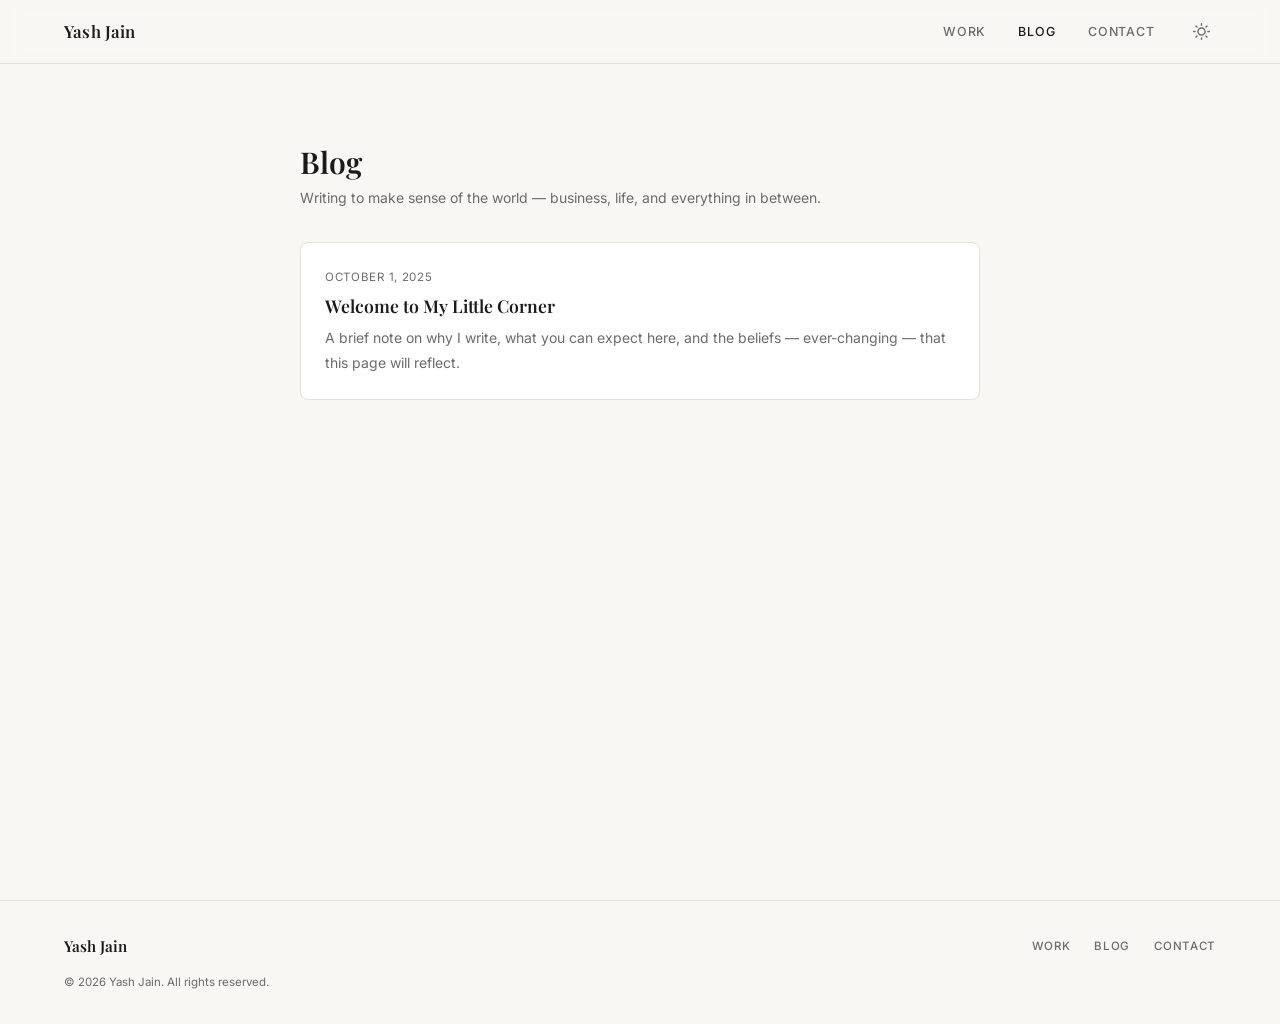
==== blog/index.html @ 5ad58d69 "Build initial portfolio site for Yash Jain Full static site (HTML/CSS/JS) for hosting on GitHub Page" ====
<!DOCTYPE html>
<html lang="en" data-theme="light">
<head>
  <script>
    (function () {
      try {
        document.documentElement.dataset.theme =
          localStorage.getItem('theme') || 'light';
      } catch (_) {}
    })();
  </script>
  <meta charset="UTF-8" />
  <meta name="viewport" content="width=device-width, initial-scale=1.0" />
  <title>Blog — Yash Jain</title>
  <meta name="description"
    content="Writing by Yash Jain on business, the world, and life." />
  <link rel="preconnect" href="https://fonts.googleapis.com" />
  <link rel="preconnect" href="https://fonts.gstatic.com" crossorigin />
  <link rel="stylesheet" href="../css/style.css" />
</head>
<body data-page="blog-index">

  <!-- ═══ NAV ═══ -->
  <nav class="nav">
    <a href="../index.html" class="nav-logo">Yash Jain</a>

    <div class="nav-right">
      <div class="nav-links">
        <a href="../work.html"  data-nav="work">Work</a>
        <a href="index.html"    data-nav="blog-index">Blog</a>
        <a href="../contact.html" data-nav="contact">Contact</a>
      </div>

      <button class="theme-toggle" id="themeToggle" aria-label="Toggle theme">
        <svg class="icon-sun" xmlns="http://www.w3.org/2000/svg"
          viewBox="0 0 24 24" fill="none" stroke="currentColor"
          stroke-width="2" stroke-linecap="round" stroke-linejoin="round">
          <circle cx="12" cy="12" r="5"/>
          <line x1="12" y1="1"  x2="12" y2="3"/>
          <line x1="12" y1="21" x2="12" y2="23"/>
          <line x1="4.22" y1="4.22"   x2="5.64"  y2="5.64"/>
          <line x1="18.36" y1="18.36" x2="19.78" y2="19.78"/>
          <line x1="1"  y1="12" x2="3"  y2="12"/>
          <line x1="21" y1="12" x2="23" y2="12"/>
          <line x1="4.22"  y1="19.78" x2="5.64"  y2="18.36"/>
          <line x1="18.36" y1="5.64"  x2="19.78" y2="4.22"/>
        </svg>
        <svg class="icon-moon" xmlns="http://www.w3.org/2000/svg"
          viewBox="0 0 24 24" fill="none" stroke="currentColor"
          stroke-width="2" stroke-linecap="round" stroke-linejoin="round">
          <path d="M21 12.79A9 9 0 1 1 11.21 3 7 7 0 0 0 21 12.79z"/>
        </svg>
      </button>

      <button class="hamburger" id="hamburger" aria-label="Open menu"
        aria-expanded="false">
        <span></span><span></span><span></span>
      </button>
    </div>
  </nav>

  <div class="nav-mobile" id="navMobile">
    <a href="../work.html"    data-nav="work">Work</a>
    <a href="index.html"      data-nav="blog-index">Blog</a>
    <a href="../contact.html" data-nav="contact">Contact</a>
  </div>

  <!-- ═══ MAIN ═══ -->
  <main>
    <div class="container">

      <div class="page-header" style="display: block; padding-bottom: 2rem;">
        <h1 class="section-title">Blog</h1>
        <p class="section-subtitle">
          Writing to make sense of the world — business, life, and everything
          in between.
        </p>
      </div>

      <!-- Cards are injected here by main.js -->
      <div class="blog-grid" id="blogGrid">
        <p class="loading">Loading posts…</p>
      </div>

    </div>
  </main>

  <!-- ═══ FOOTER ═══ -->
  <footer>
    <span class="footer-name">Yash Jain</span>
    <div class="footer-links">
      <a href="../work.html">Work</a>
      <a href="index.html">Blog</a>
      <a href="../contact.html">Contact</a>
    </div>
    <span class="footer-copy">
      © <span id="footerYear"></span> Yash Jain. All rights reserved.
    </span>
  </footer>

  <script src="../js/main.js"></script>
</body>
</html>
---- css/style.css ----
@import url('https://fonts.googleapis.com/css2?family=Inter:wght@300;400;500;600&family=Playfair+Display:ital,wght@0,400;0,600;1,400&display=swap');

/* ═══════════════════════════════════════════
   DESIGN TOKENS — change everything from here
   ═══════════════════════════════════════════ */
:root {
  /* Colors */
  --color-bg:        #F9F7F4;
  --color-surface:   #FFFFFF;
  --color-text-1:    #1A1A1A;
  --color-text-2:    #6B6B6B;
  --color-accent:    #C9A84C;
  --color-border:    #E5E0D8;
  --color-nav-bg:    rgba(249, 247, 244, 0.88);

  /* Typography */
  --font-sans:  'Inter', system-ui, -apple-system, sans-serif;
  --font-serif: 'Playfair Display', Georgia, serif;

  /* Layout */
  --nav-height: 64px;
  --max-width:  760px;
  --radius:     8px;

  /* Motion */
  --ease: 0.2s ease;
}

[data-theme="dark"] {
  --color-bg:      #111111;
  --color-surface: #1C1C1C;
  --color-text-1:  #EFEFEF;
  --color-text-2:  #9A9A9A;
  --color-border:  #2C2C2C;
  --color-nav-bg:  rgba(17, 17, 17, 0.88);
}

/* ═══ Reset ═══ */
*, *::before, *::after {
  box-sizing: border-box;
  margin: 0;
  padding: 0;
}

html {
  scroll-behavior: smooth;
}

body {
  font-family: var(--font-sans);
  background: var(--color-bg);
  color: var(--color-text-1);
  line-height: 1.75;
  -webkit-font-smoothing: antialiased;
  transition: background var(--ease), color var(--ease);
}

a {
  color: inherit;
  text-decoration: none;
}

img {
  display: block;
  max-width: 100%;
}

ul {
  list-style: none;
}

/* ═══════════════════════════════════════════
   NAV
   ═══════════════════════════════════════════ */
.nav {
  position: fixed;
  top: 0; left: 0; right: 0;
  z-index: 100;
  height: var(--nav-height);
  background: var(--color-nav-bg);
  backdrop-filter: blur(10px);
  -webkit-backdrop-filter: blur(10px);
  border-bottom: 1px solid var(--color-border);
  display: flex;
  align-items: center;
  justify-content: space-between;
  padding: 0 clamp(1.5rem, 5vw, 4rem);
  transition: background var(--ease), border-color var(--ease);
}

.nav-logo {
  font-family: var(--font-serif);
  font-size: 1.05rem;
  font-weight: 600;
  letter-spacing: 0.01em;
  color: var(--color-text-1);
  transition: color var(--ease);
}

.nav-logo:hover {
  color: var(--color-accent);
}

.nav-right {
  display: flex;
  align-items: center;
  gap: 2rem;
}

.nav-links {
  display: flex;
  align-items: center;
  gap: 2rem;
}

.nav-links a {
  font-size: 0.78rem;
  font-weight: 500;
  color: var(--color-text-2);
  letter-spacing: 0.07em;
  text-transform: uppercase;
  transition: color var(--ease);
}

.nav-links a:hover,
.nav-links a.active {
  color: var(--color-text-1);
}

/* Theme toggle */
.theme-toggle {
  background: none;
  border: none;
  cursor: pointer;
  color: var(--color-text-2);
  padding: 6px;
  display: flex;
  align-items: center;
  justify-content: center;
  border-radius: 50%;
  transition: color var(--ease);
  line-height: 0;
}

.theme-toggle:hover {
  color: var(--color-text-1);
}

.theme-toggle svg {
  width: 17px;
  height: 17px;
}

.icon-moon { display: none; }
[data-theme="dark"] .icon-sun  { display: none; }
[data-theme="dark"] .icon-moon { display: block; }

/* Hamburger */
.hamburger {
  display: none;
  background: none;
  border: none;
  cursor: pointer;
  color: var(--color-text-1);
  padding: 6px;
  flex-direction: column;
  gap: 5px;
  line-height: 0;
}

.hamburger span {
  display: block;
  width: 22px;
  height: 1.5px;
  background: currentColor;
  border-radius: 2px;
  transition: transform 0.25s ease, opacity 0.25s ease;
}

.hamburger.open span:nth-child(1) { transform: translateY(6.5px) rotate(45deg); }
.hamburger.open span:nth-child(2) { opacity: 0; }
.hamburger.open span:nth-child(3) { transform: translateY(-6.5px) rotate(-45deg); }

/* Mobile nav drawer */
.nav-mobile {
  display: none;
  position: fixed;
  top: var(--nav-height);
  left: 0; right: 0;
  z-index: 99;
  background: var(--color-bg);
  border-bottom: 1px solid var(--color-border);
  padding: 1.5rem clamp(1.5rem, 5vw, 4rem);
  flex-direction: column;
  gap: 1.25rem;
  transition: background var(--ease);
}

.nav-mobile.open {
  display: flex;
}

.nav-mobile a {
  font-size: 0.78rem;
  font-weight: 500;
  color: var(--color-text-2);
  letter-spacing: 0.07em;
  text-transform: uppercase;
  transition: color var(--ease);
}

.nav-mobile a:hover,
.nav-mobile a.active {
  color: var(--color-text-1);
}

@media (max-width: 600px) {
  .nav-links { display: none; }
  .hamburger { display: flex; }
}

/* ═══════════════════════════════════════════
   PAGE SHELL
   ═══════════════════════════════════════════ */
main {
  padding-top: var(--nav-height);
  min-height: 100vh;
}

.container {
  max-width: var(--max-width);
  margin: 0 auto;
  padding: 0 clamp(1.5rem, 5vw, 2.5rem);
}

/* ═══════════════════════════════════════════
   HOME — HERO
   ═══════════════════════════════════════════ */
.hero {
  padding: clamp(4rem, 10vw, 7rem) 0 clamp(3rem, 6vw, 5rem);
  display: flex;
  flex-direction: column;
  align-items: center;
  text-align: center;
  gap: 2.25rem;
}

.hero-avatar {
  width: 112px;
  height: 112px;
  border-radius: 50%;
  background: var(--color-border);
  display: flex;
  align-items: center;
  justify-content: center;
  overflow: hidden;
  flex-shrink: 0;
  border: 3px solid var(--color-surface);
  box-shadow: 0 0 0 1px var(--color-border);
}

.hero-avatar img {
  width: 100%;
  height: 100%;
  object-fit: cover;
}

.hero-avatar .initials {
  font-family: var(--font-serif);
  font-size: 1.75rem;
  font-weight: 600;
  color: var(--color-text-2);
  user-select: none;
}

.hero-tagline {
  font-family: var(--font-serif);
  font-size: clamp(1.4rem, 3.5vw, 1.875rem);
  font-weight: 400;
  line-height: 1.45;
  color: var(--color-text-1);
  min-height: 2.7em;
  max-width: 600px;
}

/* Typewriter cursor */
.cursor {
  display: inline-block;
  width: 2px;
  height: 0.9em;
  background: var(--color-accent);
  margin-left: 2px;
  vertical-align: text-bottom;
  animation: blink 0.85s step-end infinite;
}

@keyframes blink {
  0%, 100% { opacity: 1; }
  50%       { opacity: 0; }
}

.hero-bio {
  max-width: 580px;
  color: var(--color-text-2);
  font-size: 0.975rem;
  line-height: 1.9;
  text-align: left;
}

.hero-bio p + p {
  margin-top: 1rem;
}

.hero-quote {
  max-width: 520px;
  border-left: 3px solid var(--color-accent);
  padding: 0.9rem 1.25rem;
  text-align: left;
  background: var(--color-surface);
  border-radius: 0 var(--radius) var(--radius) 0;
}

.hero-quote blockquote {
  font-family: var(--font-serif);
  font-style: italic;
  font-size: 1rem;
  color: var(--color-text-2);
  line-height: 1.75;
}

.hero-quote cite {
  display: block;
  margin-top: 0.5rem;
  font-size: 0.78rem;
  font-style: normal;
  color: var(--color-text-2);
  letter-spacing: 0.04em;
}

/* ═══════════════════════════════════════════
   SHARED — SECTION CHROME
   ═══════════════════════════════════════════ */
.page-header {
  padding: clamp(3rem, 7vw, 5rem) 0 2.5rem;
  display: flex;
  align-items: flex-start;
  justify-content: space-between;
  flex-wrap: wrap;
  gap: 1rem;
}

.section-title {
  font-family: var(--font-serif);
  font-size: clamp(1.5rem, 3vw, 1.875rem);
  font-weight: 600;
  color: var(--color-text-1);
  line-height: 1.2;
}

.section-subtitle {
  margin-top: 0.35rem;
  font-size: 0.875rem;
  color: var(--color-text-2);
}

.divider {
  height: 1px;
  background: var(--color-border);
  margin: clamp(2.5rem, 5vw, 4rem) 0;
}

/* ═══════════════════════════════════════════
   WORK — DOWNLOAD BUTTON
   ═══════════════════════════════════════════ */
.btn-download {
  display: inline-flex;
  align-items: center;
  gap: 0.45rem;
  background: var(--color-accent);
  color: #1A1A1A;
  font-size: 0.72rem;
  font-weight: 700;
  letter-spacing: 0.08em;
  text-transform: uppercase;
  padding: 0.55rem 1.1rem;
  border-radius: var(--radius);
  transition: opacity var(--ease), transform var(--ease);
  white-space: nowrap;
  flex-shrink: 0;
  align-self: flex-start;
  margin-top: 0.25rem;
}

.btn-download:hover {
  opacity: 0.82;
  transform: translateY(-1px);
}

.btn-download svg {
  width: 13px;
  height: 13px;
}

/* ═══════════════════════════════════════════
   WORK — TIMELINE
   ═══════════════════════════════════════════ */
.timeline-group-label {
  font-size: 0.72rem;
  font-weight: 700;
  letter-spacing: 0.1em;
  text-transform: uppercase;
  color: var(--color-accent);
  margin-bottom: 1.75rem;
}

.timeline {
  position: relative;
  padding-left: 1.75rem;
  margin-bottom: 0.5rem;
}

.timeline::before {
  content: '';
  position: absolute;
  left: 0;
  top: 7px;
  bottom: 7px;
  width: 1px;
  background: var(--color-border);
}

.timeline-entry {
  position: relative;
  margin-bottom: 3rem;
}

.timeline-entry:last-child {
  margin-bottom: 0;
}

.timeline-entry::before {
  content: '';
  position: absolute;
  left: -1.75rem;
  top: 7px;
  width: 7px;
  height: 7px;
  border-radius: 50%;
  background: var(--color-accent);
  transform: translateX(-3px);
  box-shadow: 0 0 0 2px var(--color-bg), 0 0 0 3px var(--color-accent);
}

.entry-header {
  display: flex;
  align-items: baseline;
  flex-wrap: wrap;
  gap: 0.2rem 0.75rem;
  margin-bottom: 0.2rem;
}

.entry-company {
  font-size: 1rem;
  font-weight: 600;
  color: var(--color-text-1);
  display: inline-flex;
  align-items: center;
  gap: 0.2rem;
  transition: color var(--ease);
}

.entry-company:hover {
  color: var(--color-accent);
}

.entry-company svg {
  width: 11px;
  height: 11px;
  opacity: 0.55;
  flex-shrink: 0;
}

.entry-dates {
  font-size: 0.78rem;
  color: var(--color-text-2);
  font-weight: 400;
}

.entry-meta {
  font-size: 0.85rem;
  color: var(--color-text-2);
  margin-bottom: 0.9rem;
  line-height: 1.5;
}

.entry-sub-label {
  font-size: 0.68rem;
  font-weight: 700;
  letter-spacing: 0.09em;
  text-transform: uppercase;
  color: var(--color-accent);
  margin: 0.9rem 0 0.45rem;
}

.entry-bullets {
  display: flex;
  flex-direction: column;
  gap: 0.45rem;
}

.entry-bullets li {
  font-size: 0.875rem;
  color: var(--color-text-2);
  display: flex;
  gap: 0.6rem;
  line-height: 1.65;
}

.entry-bullets li::before {
  content: '–';
  color: var(--color-accent);
  flex-shrink: 0;
  margin-top: 0.05em;
}

/* Education badge */
.edu-badge {
  display: inline-block;
  font-size: 0.72rem;
  font-weight: 600;
  letter-spacing: 0.05em;
  background: var(--color-surface);
  border: 1px solid var(--color-border);
  color: var(--color-text-2);
  padding: 0.15rem 0.6rem;
  border-radius: 999px;
  margin-bottom: 0.35rem;
}

/* ═══════════════════════════════════════════
   BLOG — LISTING
   ═══════════════════════════════════════════ */
.blog-grid {
  display: flex;
  flex-direction: column;
  gap: 1.25rem;
  padding-bottom: clamp(3rem, 6vw, 5rem);
}

.blog-card {
  display: block;
  background: var(--color-surface);
  border: 1px solid var(--color-border);
  border-radius: var(--radius);
  padding: 1.5rem;
  cursor: pointer;
  transition: border-color var(--ease), transform var(--ease), box-shadow var(--ease);
  text-decoration: none;
}

.blog-card:hover {
  border-color: var(--color-accent);
  transform: translateY(-2px);
  box-shadow: 0 4px 20px rgba(0, 0, 0, 0.06);
}

.blog-card-date {
  font-size: 0.72rem;
  color: var(--color-text-2);
  letter-spacing: 0.06em;
  text-transform: uppercase;
  margin-bottom: 0.45rem;
}

.blog-card-title {
  font-family: var(--font-serif);
  font-size: 1.1rem;
  font-weight: 600;
  color: var(--color-text-1);
  margin-bottom: 0.45rem;
  line-height: 1.4;
}

.blog-card-excerpt {
  font-size: 0.875rem;
  color: var(--color-text-2);
  line-height: 1.75;
}

.blog-empty {
  padding: clamp(3rem, 7vw, 5rem) 0;
  color: var(--color-text-2);
  font-size: 0.9rem;
}

/* ═══════════════════════════════════════════
   BLOG — POST PAGE
   ═══════════════════════════════════════════ */
.post-wrapper {
  padding: clamp(2.5rem, 6vw, 4.5rem) 0 clamp(3rem, 6vw, 5rem);
}

.post-back {
  display: inline-flex;
  align-items: center;
  gap: 0.4rem;
  font-size: 0.72rem;
  font-weight: 600;
  letter-spacing: 0.07em;
  text-transform: uppercase;
  color: var(--color-text-2);
  margin-bottom: 2.25rem;
  transition: color var(--ease);
}

.post-back:hover {
  color: var(--color-text-1);
}

.post-back svg {
  width: 14px;
  height: 14px;
}

.post-date {
  font-size: 0.72rem;
  color: var(--color-text-2);
  letter-spacing: 0.07em;
  text-transform: uppercase;
  margin-bottom: 0.6rem;
}

.post-title {
  font-family: var(--font-serif);
  font-size: clamp(1.75rem, 4vw, 2.5rem);
  font-weight: 600;
  line-height: 1.2;
  color: var(--color-text-1);
  margin-bottom: 2.5rem;
}

/* Rendered markdown body */
.post-body {
  color: var(--color-text-2);
  font-size: 1rem;
  line-height: 1.9;
}

.post-body h1,
.post-body h2,
.post-body h3,
.post-body h4 {
  font-family: var(--font-serif);
  color: var(--color-text-1);
  line-height: 1.3;
  margin: 2.25rem 0 0.75rem;
}

.post-body h1 { font-size: 1.875rem; }
.post-body h2 { font-size: 1.5rem; }
.post-body h3 { font-size: 1.2rem; }
.post-body h4 { font-size: 1rem; font-weight: 600; }

.post-body p {
  margin-bottom: 1.35rem;
}

.post-body a {
  color: var(--color-accent);
  text-decoration: underline;
  text-underline-offset: 3px;
}

.post-body a:hover {
  opacity: 0.8;
}

.post-body ul,
.post-body ol {
  margin: 0 0 1.35rem 1.5rem;
}

.post-body li {
  margin-bottom: 0.4rem;
  line-height: 1.75;
}

.post-body blockquote {
  border-left: 3px solid var(--color-accent);
  padding: 0.75rem 1.25rem;
  margin: 1.5rem 0;
  font-style: italic;
  color: var(--color-text-2);
  background: var(--color-surface);
  border-radius: 0 var(--radius) var(--radius) 0;
}

.post-body code {
  font-family: 'Menlo', 'Monaco', monospace;
  font-size: 0.875em;
  background: var(--color-surface);
  border: 1px solid var(--color-border);
  padding: 0.15em 0.4em;
  border-radius: 4px;
  color: var(--color-text-1);
}

.post-body pre {
  background: var(--color-surface);
  border: 1px solid var(--color-border);
  border-radius: var(--radius);
  padding: 1.25rem;
  overflow-x: auto;
  margin-bottom: 1.35rem;
}

.post-body pre code {
  background: none;
  border: none;
  padding: 0;
}

.post-body img {
  border-radius: var(--radius);
  margin: 1.5rem 0;
}

.post-body hr {
  border: none;
  border-top: 1px solid var(--color-border);
  margin: 2.5rem 0;
}

/* ═══════════════════════════════════════════
   CONTACT
   ═══════════════════════════════════════════ */
.contact-section {
  padding: clamp(3rem, 7vw, 5rem) 0 clamp(4rem, 8vw, 6rem);
}

.contact-list {
  display: flex;
  flex-direction: column;
  gap: 1.1rem;
  margin-top: 2rem;
}

.contact-item {
  display: flex;
  align-items: center;
  gap: 1rem;
  font-size: 0.95rem;
}

.contact-icon {
  width: 38px;
  height: 38px;
  border-radius: 50%;
  background: var(--color-surface);
  border: 1px solid var(--color-border);
  display: flex;
  align-items: center;
  justify-content: center;
  flex-shrink: 0;
  transition: border-color var(--ease);
}

.contact-item:hover .contact-icon {
  border-color: var(--color-accent);
}

.contact-icon svg {
  width: 16px;
  height: 16px;
  color: var(--color-text-2);
}

.contact-label {
  font-size: 0.72rem;
  font-weight: 600;
  letter-spacing: 0.06em;
  text-transform: uppercase;
  color: var(--color-text-2);
  display: block;
  margin-bottom: 0.1rem;
}

.contact-value {
  color: var(--color-text-1);
  transition: color var(--ease);
}

.contact-value:hover {
  color: var(--color-accent);
}

/* ═══════════════════════════════════════════
   FOOTER
   ═══════════════════════════════════════════ */
footer {
  border-top: 1px solid var(--color-border);
  padding: 2rem clamp(1.5rem, 5vw, 4rem);
  display: flex;
  align-items: center;
  justify-content: space-between;
  flex-wrap: wrap;
  gap: 0.75rem 1.5rem;
}

.footer-name {
  font-family: var(--font-serif);
  font-size: 0.95rem;
  color: var(--color-text-1);
  font-weight: 600;
}

.footer-links {
  display: flex;
  gap: 1.5rem;
}

.footer-links a {
  font-size: 0.72rem;
  color: var(--color-text-2);
  letter-spacing: 0.06em;
  text-transform: uppercase;
  font-weight: 500;
  transition: color var(--ease);
}

.footer-links a:hover {
  color: var(--color-text-1);
}

.footer-copy {
  font-size: 0.72rem;
  color: var(--color-text-2);
  width: 100%;
}

/* ═══════════════════════════════════════════
   UTILITIES
   ═══════════════════════════════════════════ */
.fade-in {
  opacity: 0;
  transform: translateY(14px);
  animation: fadeUp 0.6s ease forwards;
}

@keyframes fadeUp {
  to { opacity: 1; transform: none; }
}

/* Loading state for blog */
.loading {
  color: var(--color-text-2);
  font-size: 0.875rem;
  padding: 2rem 0;
}

/* Responsive tweaks */
@media (max-width: 480px) {
  .page-header {
    flex-direction: column;
    align-items: flex-start;
  }

  .btn-download {
    align-self: flex-start;
  }

  footer {
    flex-direction: column;
    align-items: flex-start;
  }
}
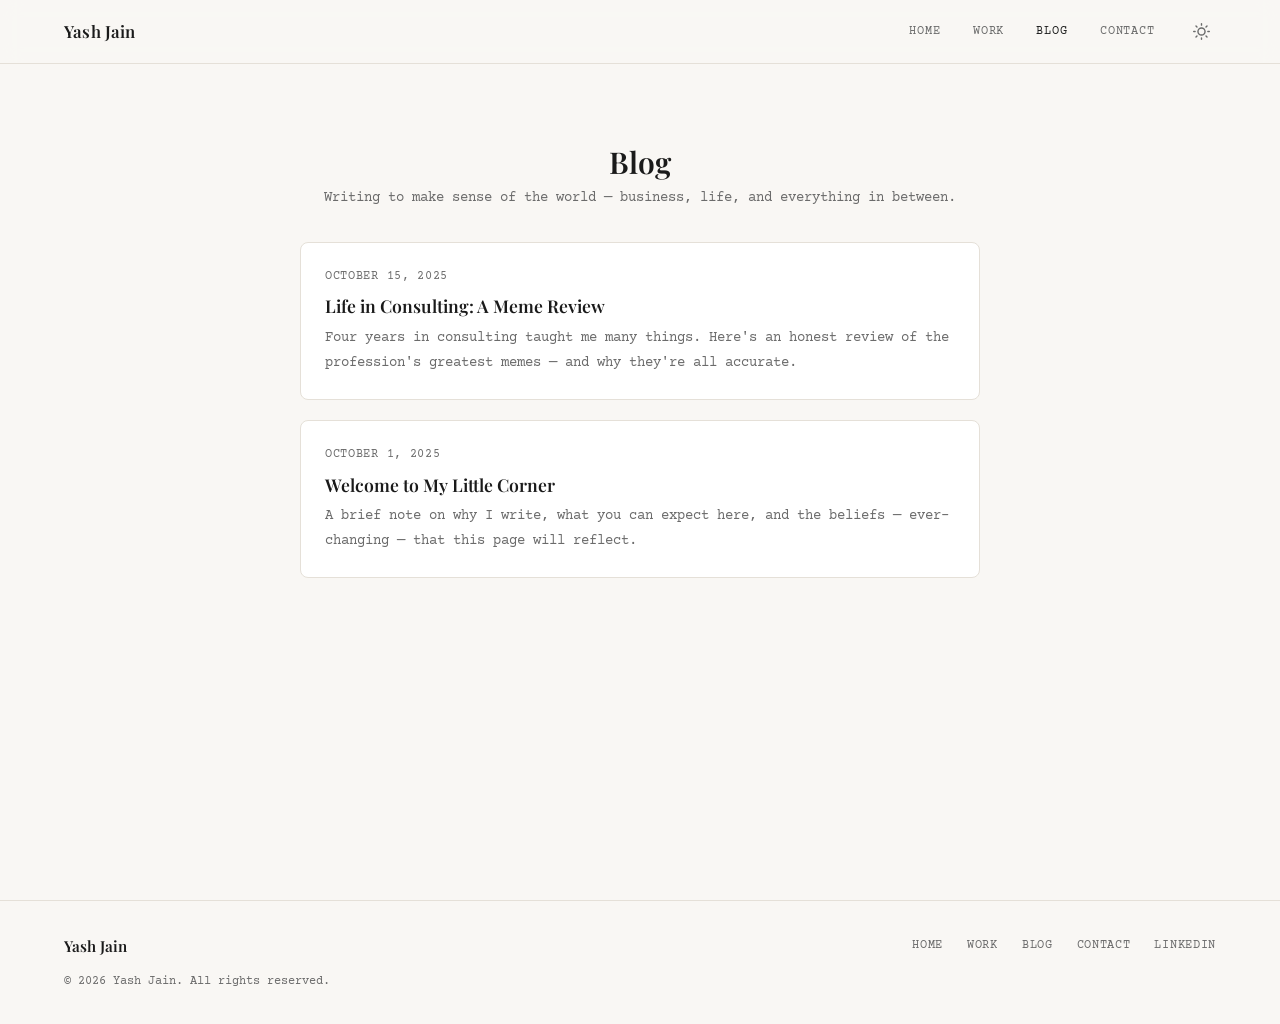
==== commit 268ff2f4: "Polish: font, centered headings, hover animations, nav + footer links - Courier Prime (Google Fonts)" ====
--- a/blog/index.html
+++ b/blog/index.html
@@ -26,8 +26,9 @@
 
     <div class="nav-right">
       <div class="nav-links">
-        <a href="../work.html"  data-nav="work">Work</a>
-        <a href="index.html"    data-nav="blog-index">Blog</a>
+        <a href="../index.html"   data-nav="home">Home</a>
+        <a href="../work.html"    data-nav="work">Work</a>
+        <a href="index.html"      data-nav="blog-index">Blog</a>
         <a href="../contact.html" data-nav="contact">Contact</a>
       </div>
 
@@ -60,6 +61,7 @@
   </nav>
 
   <div class="nav-mobile" id="navMobile">
+    <a href="../index.html"   data-nav="home">Home</a>
     <a href="../work.html"    data-nav="work">Work</a>
     <a href="index.html"      data-nav="blog-index">Blog</a>
     <a href="../contact.html" data-nav="contact">Contact</a>
@@ -89,9 +91,12 @@
   <footer>
     <span class="footer-name">Yash Jain</span>
     <div class="footer-links">
+      <a href="../index.html">Home</a>
       <a href="../work.html">Work</a>
       <a href="index.html">Blog</a>
       <a href="../contact.html">Contact</a>
+      <a href="https://www.linkedin.com/in/yash-jain-02a8b918b/"
+        target="_blank" rel="noopener noreferrer">LinkedIn</a>
     </div>
     <span class="footer-copy">
       © <span id="footerYear"></span> Yash Jain. All rights reserved.
--- a/css/style.css
+++ b/css/style.css
@@ -1,4 +1,4 @@
-@import url('https://fonts.googleapis.com/css2?family=Inter:wght@300;400;500;600&family=Playfair+Display:ital,wght@0,400;0,600;1,400&display=swap');
+@import url('https://fonts.googleapis.com/css2?family=Courier+Prime:ital,wght@0,400;0,700;1,400&family=Playfair+Display:ital,wght@0,400;0,600;1,400&display=swap');
 
 /* ═══════════════════════════════════════════
    DESIGN TOKENS — change everything from here
@@ -14,7 +14,7 @@
   --color-nav-bg:    rgba(249, 247, 244, 0.88);
 
   /* Typography */
-  --font-sans:  'Inter', system-ui, -apple-system, sans-serif;
+  --font-sans:  'Courier Prime', 'Courier New', Courier, monospace;
   --font-serif: 'Playfair Display', Georgia, serif;
 
   /* Layout */
@@ -304,11 +304,55 @@
   color: var(--color-text-2);
   font-size: 0.975rem;
   line-height: 1.9;
-  text-align: left;
+  text-align: center;
 }
 
 .hero-bio p + p {
   margin-top: 1rem;
+}
+
+/* Inline links inside bio */
+.hero-bio a {
+  color: var(--color-text-1);
+  text-decoration: underline;
+  text-underline-offset: 3px;
+  text-decoration-color: var(--color-border);
+  transition: color var(--ease), text-decoration-color var(--ease);
+}
+
+.hero-bio a:hover {
+  color: var(--color-accent);
+  text-decoration-color: var(--color-accent);
+}
+
+/* LinkedIn / social icon below avatar */
+.hero-social {
+  display: flex;
+  gap: 0.75rem;
+  margin-top: -0.5rem;
+}
+
+.social-link {
+  display: flex;
+  align-items: center;
+  justify-content: center;
+  width: 34px;
+  height: 34px;
+  border-radius: 50%;
+  border: 1px solid var(--color-border);
+  color: var(--color-text-2);
+  transition: border-color var(--ease), color var(--ease), transform var(--ease);
+}
+
+.social-link:hover {
+  border-color: var(--color-accent);
+  color: var(--color-accent);
+  transform: translateY(-2px);
+}
+
+.social-link svg {
+  width: 15px;
+  height: 15px;
 }
 
 .hero-quote {
@@ -343,10 +387,11 @@
 .page-header {
   padding: clamp(3rem, 7vw, 5rem) 0 2.5rem;
   display: flex;
-  align-items: flex-start;
+  align-items: center;
   justify-content: space-between;
   flex-wrap: wrap;
   gap: 1rem;
+  text-align: center;
 }
 
 .section-title {
@@ -355,12 +400,14 @@
   font-weight: 600;
   color: var(--color-text-1);
   line-height: 1.2;
+  text-align: center;
 }
 
 .section-subtitle {
   margin-top: 0.35rem;
   font-size: 0.875rem;
   color: var(--color-text-2);
+  text-align: center;
 }
 
 .divider {
@@ -432,12 +479,38 @@
 .timeline-entry {
   position: relative;
   margin-bottom: 3rem;
+  border-radius: var(--radius);
+  transition: transform var(--ease);
+  cursor: default;
 }
 
 .timeline-entry:last-child {
   margin-bottom: 0;
 }
 
+/* Invisible card background that fades in on hover */
+.timeline-entry::after {
+  content: '';
+  position: absolute;
+  inset: -0.6rem -0.75rem;
+  border-radius: var(--radius);
+  background: var(--color-surface);
+  border: 1px solid var(--color-border);
+  z-index: -1;
+  opacity: 0;
+  transition: opacity var(--ease), box-shadow var(--ease);
+}
+
+.timeline-entry:hover::after {
+  opacity: 1;
+  box-shadow: 0 2px 16px rgba(0, 0, 0, 0.06);
+}
+
+.timeline-entry:hover .entry-company {
+  color: var(--color-accent);
+}
+
+/* Accent dot */
 .timeline-entry::before {
   content: '';
   position: absolute;
@@ -449,6 +522,12 @@
   background: var(--color-accent);
   transform: translateX(-3px);
   box-shadow: 0 0 0 2px var(--color-bg), 0 0 0 3px var(--color-accent);
+  z-index: 1;
+  transition: box-shadow var(--ease);
+}
+
+.timeline-entry:hover::before {
+  box-shadow: 0 0 0 2px var(--color-surface), 0 0 0 3px var(--color-accent);
 }
 
 .entry-header {
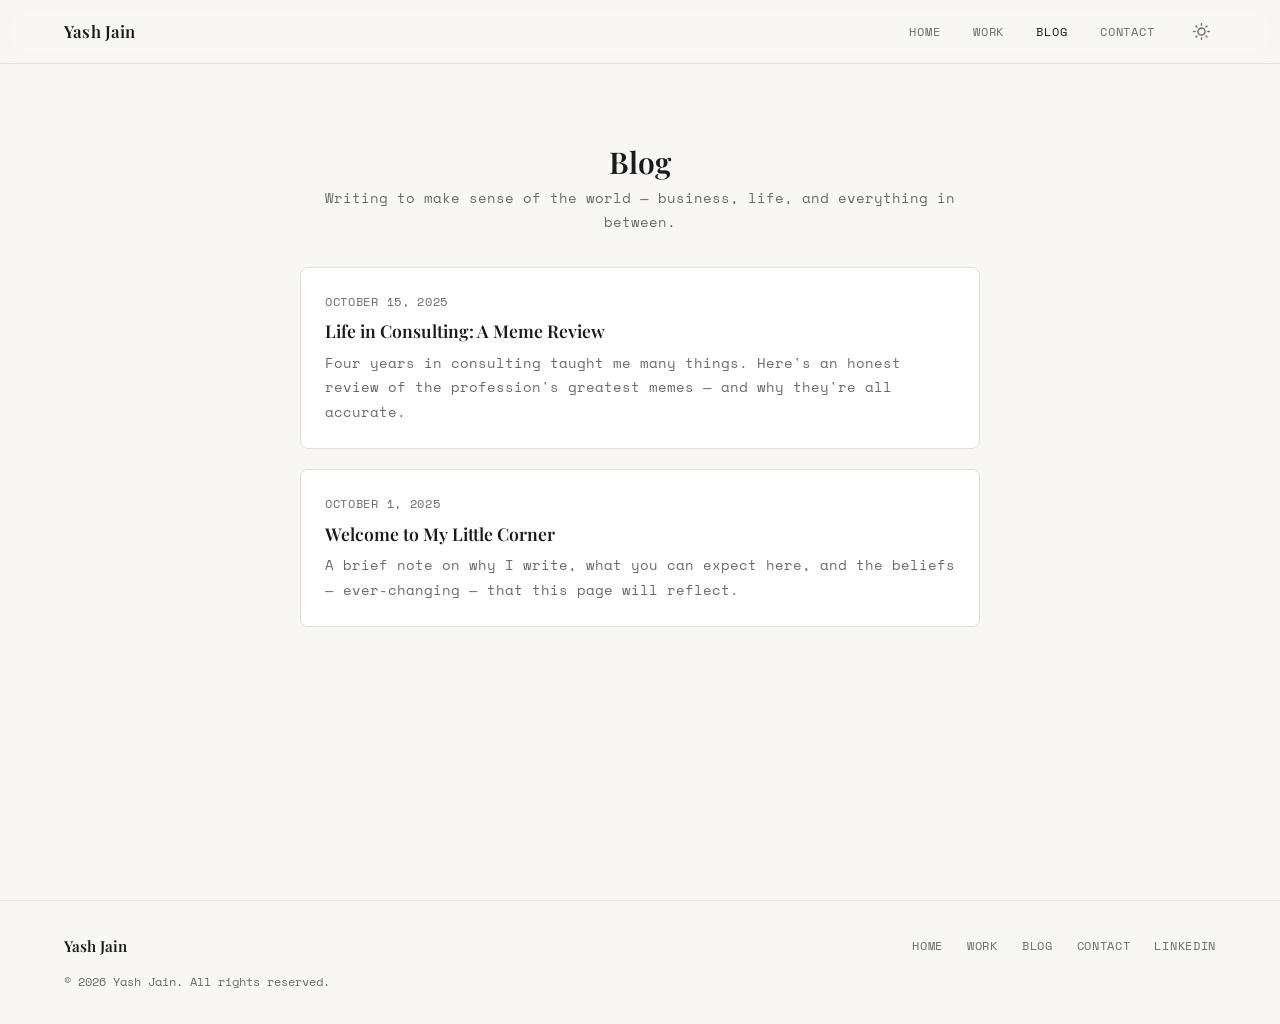
==== commit 1314b9f1: "Fix bio rendering, add section cards, Space Mono font, favicon - Fix: marked.setOptions() removed in" ====
--- a/blog/index.html
+++ b/blog/index.html
@@ -14,6 +14,7 @@
   <title>Blog — Yash Jain</title>
   <meta name="description"
     content="Writing by Yash Jain on business, the world, and life." />
+  <link rel="icon" type="image/svg+xml" href="../assets/favicon.svg" />
   <link rel="preconnect" href="https://fonts.googleapis.com" />
   <link rel="preconnect" href="https://fonts.gstatic.com" crossorigin />
   <link rel="stylesheet" href="../css/style.css" />
--- a/css/style.css
+++ b/css/style.css
@@ -1,4 +1,4 @@
-@import url('https://fonts.googleapis.com/css2?family=Courier+Prime:ital,wght@0,400;0,700;1,400&family=Playfair+Display:ital,wght@0,400;0,600;1,400&display=swap');
+@import url('https://fonts.googleapis.com/css2?family=Space+Mono:ital,wght@0,400;0,700;1,400&family=Playfair+Display:ital,wght@0,400;0,600;1,400&display=swap');
 
 /* ═══════════════════════════════════════════
    DESIGN TOKENS — change everything from here
@@ -14,7 +14,7 @@
   --color-nav-bg:    rgba(249, 247, 244, 0.88);
 
   /* Typography */
-  --font-sans:  'Courier Prime', 'Courier New', Courier, monospace;
+  --font-sans:  'Space Mono', 'Courier New', monospace;
   --font-serif: 'Playfair Display', Georgia, serif;
 
   /* Layout */
@@ -325,34 +325,86 @@
   text-decoration-color: var(--color-accent);
 }
 
-/* LinkedIn / social icon below avatar */
-.hero-social {
-  display: flex;
-  gap: 0.75rem;
-  margin-top: -0.5rem;
-}
-
-.social-link {
+/* ─── Home: section navigation cards ─── */
+.home-sections {
+  display: grid;
+  grid-template-columns: 1fr 1fr;
+  gap: 1rem;
+  width: 100%;
+  max-width: 580px;
+  margin-top: 0.5rem;
+}
+
+.home-section-card {
+  display: block;
+  border: 1px solid var(--color-border);
+  border-radius: var(--radius);
+  padding: 1.25rem 1.5rem;
+  background: var(--color-surface);
+  transition: border-color var(--ease), transform var(--ease), box-shadow var(--ease);
+  text-decoration: none;
+}
+
+.home-section-card:hover {
+  border-color: var(--color-accent);
+  transform: translateY(-2px);
+  box-shadow: 0 4px 20px rgba(0, 0, 0, 0.06);
+}
+
+.home-section-card-title {
+  font-size: 1rem;
+  font-weight: 700;
+  color: var(--color-text-1);
+  margin-bottom: 0.35rem;
+  display: flex;
+  align-items: center;
+  gap: 0.35rem;
+}
+
+.home-section-card-desc {
+  font-size: 0.78rem;
+  color: var(--color-text-2);
+  line-height: 1.5;
+}
+
+/* ─── Home: LinkedIn contact row ─── */
+.home-contact {
   display: flex;
   align-items: center;
   justify-content: center;
-  width: 34px;
-  height: 34px;
-  border-radius: 50%;
+  margin-top: 0.25rem;
+}
+
+.home-contact-link {
+  display: inline-flex;
+  align-items: center;
+  gap: 0.5rem;
+  font-size: 0.78rem;
+  font-weight: 700;
+  letter-spacing: 0.06em;
+  text-transform: uppercase;
+  color: var(--color-text-2);
   border: 1px solid var(--color-border);
-  color: var(--color-text-2);
-  transition: border-color var(--ease), color var(--ease), transform var(--ease);
-}
-
-.social-link:hover {
+  border-radius: 999px;
+  padding: 0.45rem 1rem;
+  transition: color var(--ease), border-color var(--ease), transform var(--ease);
+}
+
+.home-contact-link:hover {
+  color: var(--color-accent);
   border-color: var(--color-accent);
-  color: var(--color-accent);
-  transform: translateY(-2px);
-}
-
-.social-link svg {
-  width: 15px;
-  height: 15px;
+  transform: translateY(-1px);
+}
+
+.home-contact-link svg {
+  width: 14px;
+  height: 14px;
+}
+
+@media (max-width: 480px) {
+  .home-sections {
+    grid-template-columns: 1fr;
+  }
 }
 
 .hero-quote {
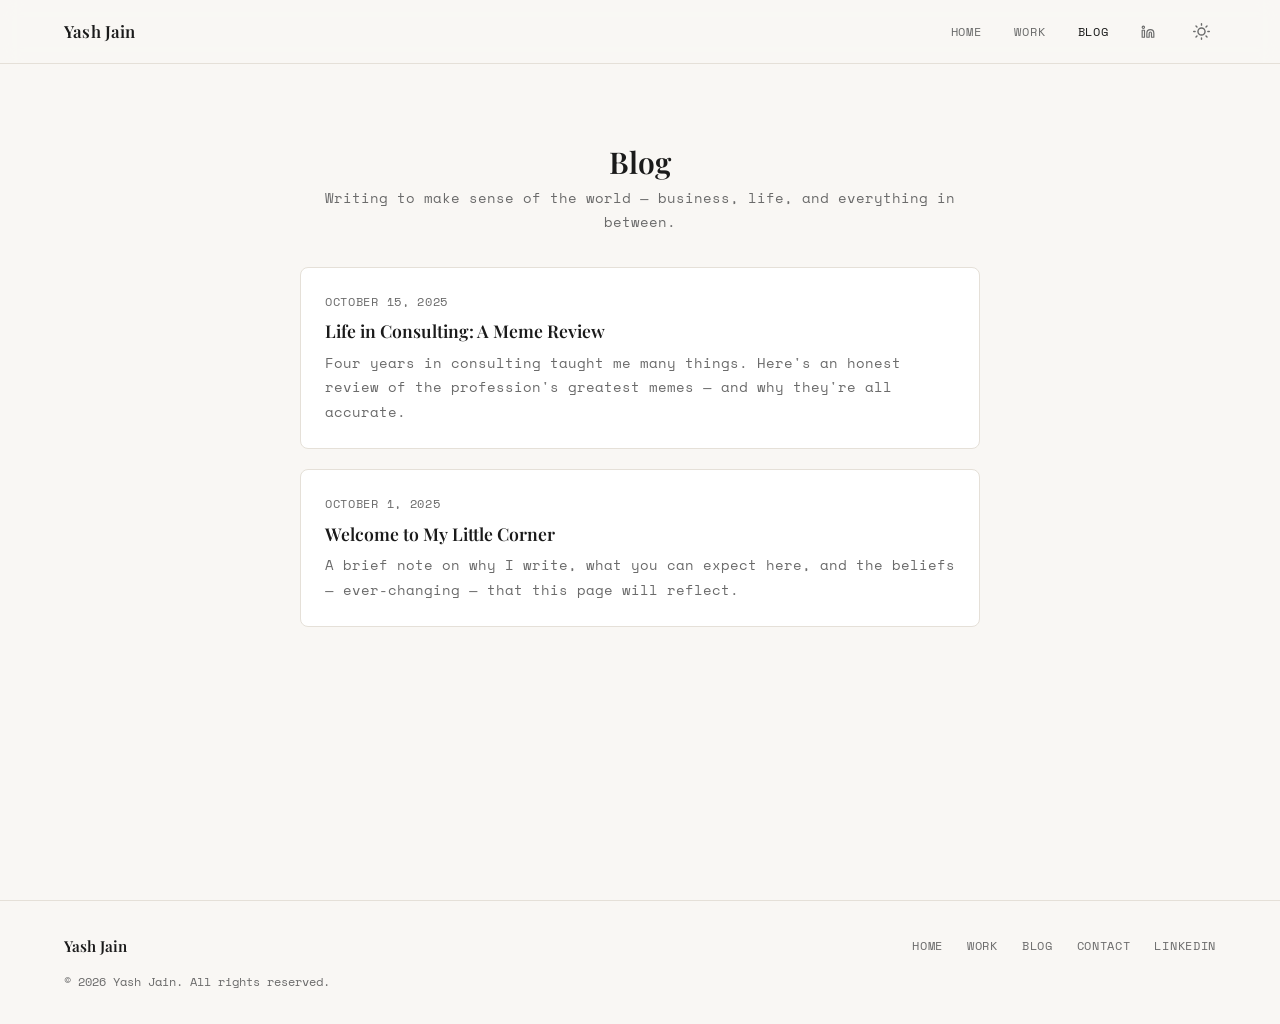
==== commit 361720d3: "Update index.html" ====
--- a/blog/index.html
+++ b/blog/index.html
@@ -30,7 +30,17 @@
         <a href="../index.html"   data-nav="home">Home</a>
         <a href="../work.html"    data-nav="work">Work</a>
         <a href="index.html"      data-nav="blog-index">Blog</a>
-        <a href="../contact.html" data-nav="contact">Contact</a>
+        <a href="https://www.linkedin.com/in/yash-jain-02a8b918b/"
+          target="_blank" rel="noopener noreferrer"
+          class="hero-linkedin">
+          <svg xmlns="http://www.w3.org/2000/svg" viewBox="0 0 24 24"
+            fill="none" stroke="currentColor" stroke-width="2"
+            stroke-linecap="round" stroke-linejoin="round">
+            <path d="M16 8a6 6 0 0 1 6 6v7h-4v-7a2 2 0 0 0-2-2 2 2 0 0 0-2 2v7h-4v-7a6 6 0 0 1 6-6z"/>
+            <rect x="2" y="9" width="4" height="12"/>
+            <circle cx="4" cy="4" r="2"/>
+          </svg>
+        </a>
       </div>
 
       <button class="theme-toggle" id="themeToggle" aria-label="Toggle theme">
--- a/css/style.css
+++ b/css/style.css
@@ -367,36 +367,24 @@
   line-height: 1.5;
 }
 
-/* ─── Home: LinkedIn contact row ─── */
-.home-contact {
-  display: flex;
-  align-items: center;
-  justify-content: center;
-  margin-top: 0.25rem;
-}
-
-.home-contact-link {
+/* ─── Home: LinkedIn icon in hero (below avatar) ─── */
+.hero-linkedin {
   display: inline-flex;
   align-items: center;
-  gap: 0.5rem;
-  font-size: 0.78rem;
-  font-weight: 700;
+  gap: 0.4rem;
+  font-size: 0.72rem;
+  font-weight: 600;
   letter-spacing: 0.06em;
   text-transform: uppercase;
   color: var(--color-text-2);
-  border: 1px solid var(--color-border);
-  border-radius: 999px;
-  padding: 0.45rem 1rem;
-  transition: color var(--ease), border-color var(--ease), transform var(--ease);
-}
-
-.home-contact-link:hover {
-  color: var(--color-accent);
-  border-color: var(--color-accent);
-  transform: translateY(-1px);
-}
-
-.home-contact-link svg {
+  transition: color var(--ease);
+}
+
+.hero-linkedin:hover {
+  color: var(--color-accent);
+}
+
+.hero-linkedin svg {
   width: 14px;
   height: 14px;
 }
@@ -438,11 +426,6 @@
    ═══════════════════════════════════════════ */
 .page-header {
   padding: clamp(3rem, 7vw, 5rem) 0 2.5rem;
-  display: flex;
-  align-items: center;
-  justify-content: space-between;
-  flex-wrap: wrap;
-  gap: 1rem;
   text-align: center;
 }
 
@@ -474,30 +457,23 @@
 .btn-download {
   display: inline-flex;
   align-items: center;
-  gap: 0.45rem;
-  background: var(--color-accent);
-  color: #1A1A1A;
+  gap: 0.35rem;
   font-size: 0.72rem;
-  font-weight: 700;
-  letter-spacing: 0.08em;
-  text-transform: uppercase;
-  padding: 0.55rem 1.1rem;
-  border-radius: var(--radius);
-  transition: opacity var(--ease), transform var(--ease);
-  white-space: nowrap;
-  flex-shrink: 0;
-  align-self: flex-start;
-  margin-top: 0.25rem;
+  font-weight: 600;
+  letter-spacing: 0.06em;
+  text-transform: uppercase;
+  color: var(--color-text-2);
+  margin-top: 0.9rem;
+  transition: color var(--ease);
 }
 
 .btn-download:hover {
-  opacity: 0.82;
-  transform: translateY(-1px);
+  color: var(--color-accent);
 }
 
 .btn-download svg {
-  width: 13px;
-  height: 13px;
+  width: 12px;
+  height: 12px;
 }
 
 /* ═══════════════════════════════════════════
@@ -532,8 +508,15 @@
   position: relative;
   margin-bottom: 3rem;
   border-radius: var(--radius);
-  transition: transform var(--ease);
+  transition: transform var(--ease), opacity 0.5s ease, translate 0.5s ease;
   cursor: default;
+  opacity: 0;
+  translate: 0 18px;
+}
+
+.timeline-entry.is-visible {
+  opacity: 1;
+  translate: 0 0;
 }
 
 .timeline-entry:last-child {
@@ -991,15 +974,6 @@
 
 /* Responsive tweaks */
 @media (max-width: 480px) {
-  .page-header {
-    flex-direction: column;
-    align-items: flex-start;
-  }
-
-  .btn-download {
-    align-self: flex-start;
-  }
-
   footer {
     flex-direction: column;
     align-items: flex-start;
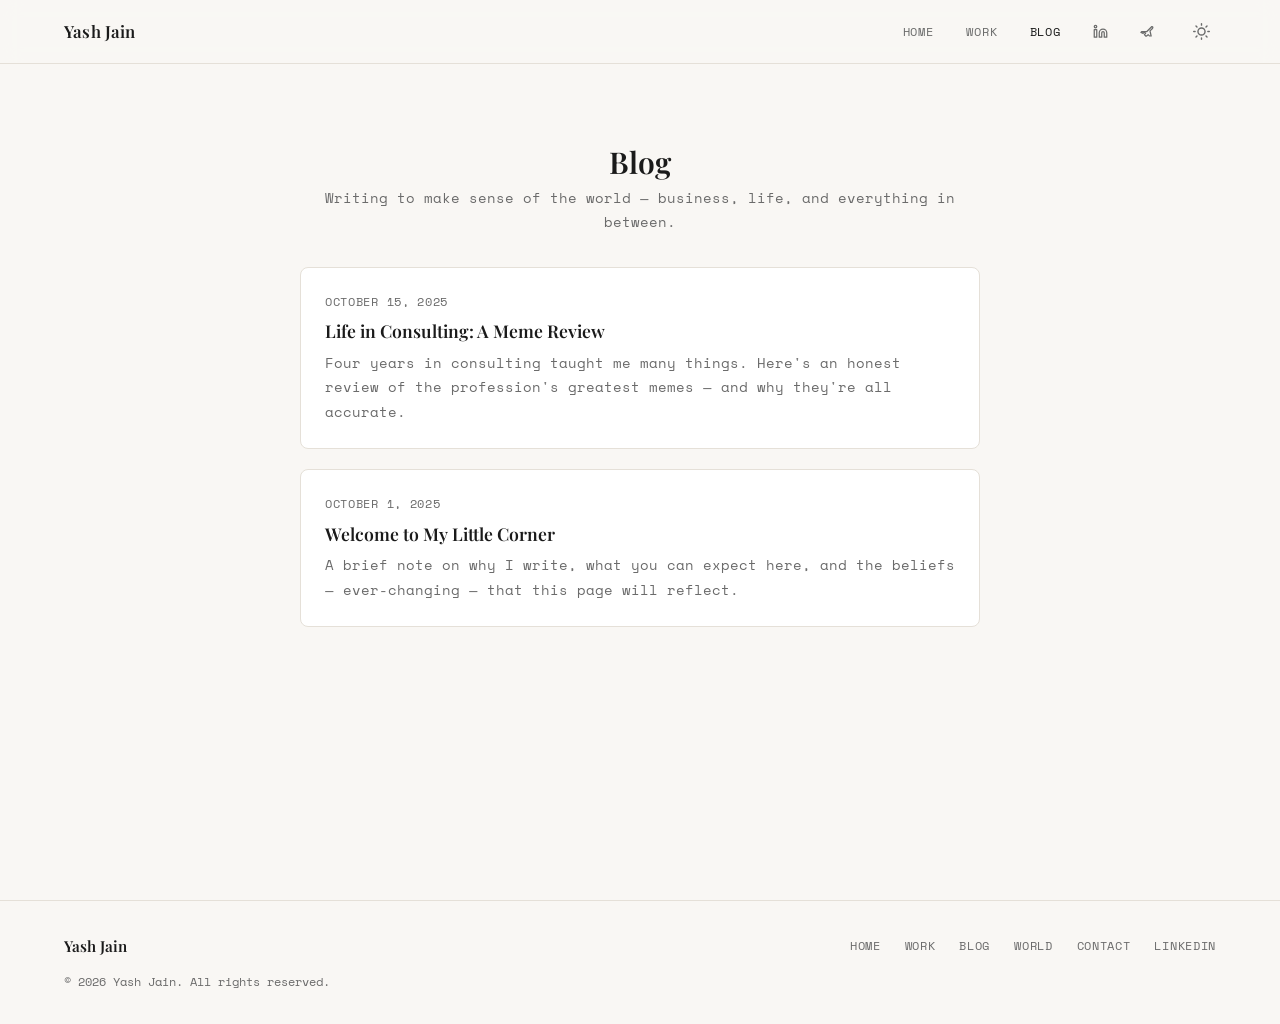
==== commit 8f9d82e9: "feat: world page improvements — map zoom/pan, centred stats, continent groups, fixed hover card, pla" ====
--- a/blog/index.html
+++ b/blog/index.html
@@ -32,13 +32,20 @@
         <a href="index.html"      data-nav="blog-index">Blog</a>
         <a href="https://www.linkedin.com/in/yash-jain-02a8b918b/"
           target="_blank" rel="noopener noreferrer"
-          class="hero-linkedin">
+          class="nav-icon-link" aria-label="LinkedIn">
           <svg xmlns="http://www.w3.org/2000/svg" viewBox="0 0 24 24"
             fill="none" stroke="currentColor" stroke-width="2"
             stroke-linecap="round" stroke-linejoin="round">
             <path d="M16 8a6 6 0 0 1 6 6v7h-4v-7a2 2 0 0 0-2-2 2 2 0 0 0-2 2v7h-4v-7a6 6 0 0 1 6-6z"/>
             <rect x="2" y="9" width="4" height="12"/>
             <circle cx="4" cy="4" r="2"/>
+          </svg>
+        </a>
+        <a href="../world.html" data-nav="world" class="nav-icon-link" aria-label="World">
+          <svg xmlns="http://www.w3.org/2000/svg" viewBox="0 0 24 24"
+            fill="none" stroke="currentColor" stroke-width="2"
+            stroke-linecap="round" stroke-linejoin="round">
+            <path d="M17.8 19.2 16 11l3.5-3.5C21 6 21 4 19 4l-8 8H3l-1.5 1.5L5 15l2-2 2 2-2 2 2.5 2.5L11 19l2-2 2 2z"/>
           </svg>
         </a>
       </div>
@@ -75,6 +82,7 @@
     <a href="../index.html"   data-nav="home">Home</a>
     <a href="../work.html"    data-nav="work">Work</a>
     <a href="index.html"      data-nav="blog-index">Blog</a>
+    <a href="../world.html"   data-nav="world">World</a>
     <a href="../contact.html" data-nav="contact">Contact</a>
   </div>
 
@@ -105,6 +113,7 @@
       <a href="../index.html">Home</a>
       <a href="../work.html">Work</a>
       <a href="index.html">Blog</a>
+      <a href="../world.html">World</a>
       <a href="../contact.html">Contact</a>
       <a href="https://www.linkedin.com/in/yash-jain-02a8b918b/"
         target="_blank" rel="noopener noreferrer">LinkedIn</a>
--- a/css/style.css
+++ b/css/style.css
@@ -246,8 +246,8 @@
 }
 
 .hero-avatar {
-  width: 112px;
-  height: 112px;
+  width: 180px;
+  height: 180px;
   border-radius: 50%;
   background: var(--color-border);
   display: flex;
@@ -258,6 +258,8 @@
   border: 3px solid var(--color-surface);
   box-shadow: 0 0 0 1px var(--color-border);
 }
+
+.hero-avatar-hover:hover img { transform: scale(1.04); transition: 0.4s ease;}
 
 .hero-avatar img {
   width: 100%;
@@ -972,6 +974,355 @@
   padding: 2rem 0;
 }
 
+/* ═══════════════════════════════════════════════════════════════════════
+   NAV — icon-only links (plane + linkedin)
+   ═══════════════════════════════════════════════════════════════════════ */
+.nav-icon-link {
+  display: inline-flex;
+  align-items: center;
+  color: var(--color-text-2);
+  transition: color var(--ease);
+  line-height: 0;
+}
+
+.nav-icon-link:hover,
+.nav-icon-link.active {
+  color: var(--color-accent);
+}
+
+.nav-icon-link svg {
+  width: 15px;
+  height: 15px;
+}
+
+/* ═══════════════════════════════════════════════════════════════════════
+   WORLD — stats bar
+   ═══════════════════════════════════════════════════════════════════════ */
+.world-stats {
+  display: flex;
+  flex-direction: column;
+  align-items: center;
+  text-align: center;
+  gap: 0.75rem;
+  margin-bottom: 2rem;
+}
+
+.world-counter {
+  display: flex;
+  align-items: baseline;
+  gap: 0.5rem;
+}
+
+.world-counter-number {
+  font-family: var(--font-serif);
+  font-size: clamp(2.5rem, 6vw, 3.5rem);
+  font-weight: 600;
+  color: var(--color-accent);
+  line-height: 1;
+}
+
+.world-counter-label {
+  font-size: 0.78rem;
+  font-weight: 600;
+  letter-spacing: 0.08em;
+  text-transform: uppercase;
+  color: var(--color-text-2);
+}
+
+.world-continents {
+  display: flex;
+  flex-wrap: wrap;
+  gap: 0.5rem;
+  justify-content: center;
+}
+
+.continent-pill {
+  font-size: 0.72rem;
+  color: var(--color-text-2);
+  border: 1px solid var(--color-border);
+  border-radius: 999px;
+  padding: 0.2rem 0.7rem;
+  white-space: nowrap;
+}
+
+.continent-pill strong {
+  color: var(--color-accent);
+}
+
+/* ═══════════════════════════════════════════════════════════════════════
+   WORLD — map
+   ═══════════════════════════════════════════════════════════════════════ */
+.world-map-outer {
+  position: relative;
+  width: 100%;
+  background: var(--color-bg);
+  border-top: 1px solid var(--color-border);
+  border-bottom: 1px solid var(--color-border);
+  overflow: hidden;
+  margin-bottom: 0;
+  user-select: none;
+  -webkit-user-select: none;
+}
+
+.world-map-svg {
+  display: block;
+  width: 100%;
+  height: auto;
+  cursor: grab;
+}
+
+.world-map-svg.dragging {
+  cursor: grabbing;
+}
+
+.map-zoom-hint {
+  position: absolute;
+  bottom: 0.6rem;
+  right: 0.75rem;
+  font-size: 0.65rem;
+  letter-spacing: 0.06em;
+  color: var(--color-text-2);
+  opacity: 0.6;
+  pointer-events: none;
+}
+
+/* Country path colours */
+.country-unvisited {
+  fill: var(--color-border);
+  stroke: var(--color-bg);
+  stroke-width: 0.4;
+  transition: fill var(--ease);
+}
+
+.country-visited {
+  fill: var(--color-accent);
+  stroke: var(--color-bg);
+  stroke-width: 0.4;
+  cursor: pointer;
+  transition: fill var(--ease);
+}
+
+.country-visited:hover {
+  fill: #B8943D;
+}
+
+.country-wishlist {
+  fill: none;
+  stroke: var(--color-accent);
+  stroke-width: 0.8;
+  stroke-dasharray: 2 2;
+  cursor: pointer;
+}
+
+[data-theme="dark"] .country-unvisited {
+  stroke: var(--color-surface);
+}
+
+[data-theme="dark"] .country-visited {
+  stroke: var(--color-surface);
+}
+
+/* ─── Hover card ─── */
+.map-card {
+  position: fixed;
+  top: 0;
+  left: 0;
+  pointer-events: none;
+  opacity: 0;
+  background: var(--color-surface);
+  border: 1px solid var(--color-border);
+  border-left: 3px solid var(--color-accent);
+  border-radius: 0 var(--radius) var(--radius) 0;
+  padding: 0.85rem 1rem;
+  width: 250px;
+  box-shadow: 0 4px 20px rgba(0, 0, 0, 0.08);
+  z-index: 200;
+  transition: opacity 0.15s ease;
+}
+
+.map-card.visible {
+  pointer-events: auto;
+}
+
+.map-card-head {
+  display: flex;
+  align-items: baseline;
+  gap: 0.5rem;
+  margin-bottom: 0.6rem;
+  flex-wrap: wrap;
+}
+
+.map-card-country {
+  font-family: var(--font-serif);
+  font-size: 1rem;
+  font-weight: 600;
+  color: var(--color-text-1);
+}
+
+.map-card-year {
+  font-size: 0.72rem;
+  color: var(--color-text-2);
+  letter-spacing: 0.05em;
+}
+
+.map-card-wishlist-badge {
+  font-size: 0.65rem;
+  font-weight: 700;
+  letter-spacing: 0.07em;
+  text-transform: uppercase;
+  color: var(--color-accent);
+  border: 1px solid var(--color-accent);
+  border-radius: 999px;
+  padding: 0.1rem 0.45rem;
+}
+
+.map-card-label {
+  font-size: 0.65rem;
+  font-weight: 700;
+  letter-spacing: 0.09em;
+  text-transform: uppercase;
+  color: var(--color-accent);
+  margin: 0.6rem 0 0.3rem;
+}
+
+.map-card-list {
+  margin: 0;
+  padding: 0;
+  list-style: none;
+  display: flex;
+  flex-direction: column;
+  gap: 0.2rem;
+}
+
+.map-card-list li {
+  font-size: 0.78rem;
+  color: var(--color-text-2);
+  line-height: 1.5;
+  padding-left: 0.8rem;
+  position: relative;
+}
+
+.map-card-list li::before {
+  content: '–';
+  position: absolute;
+  left: 0;
+  color: var(--color-accent);
+}
+
+.map-card-post {
+  display: inline-block;
+  margin-top: 0.6rem;
+  font-size: 0.72rem;
+  font-weight: 700;
+  letter-spacing: 0.05em;
+  color: var(--color-accent);
+  text-decoration: underline;
+  text-underline-offset: 2px;
+}
+
+/* ═══════════════════════════════════════════════════════════════════════
+   WORLD — country list (below map)
+   ═══════════════════════════════════════════════════════════════════════ */
+.world-list-label {
+  font-size: 0.72rem;
+  font-weight: 700;
+  letter-spacing: 0.1em;
+  text-transform: uppercase;
+  color: var(--color-accent);
+  margin-bottom: 1.5rem;
+}
+
+.world-list-continent-header {
+  font-size: 0.72rem;
+  font-weight: 700;
+  letter-spacing: 0.1em;
+  text-transform: uppercase;
+  color: var(--color-text-2);
+  border-bottom: 1px solid var(--color-border);
+  padding-bottom: 0.5rem;
+  margin-top: 2rem;
+  margin-bottom: 1.25rem;
+}
+
+.world-list-continent-group:first-child .world-list-continent-header {
+  margin-top: 0;
+}
+
+.world-list {
+  display: flex;
+  flex-direction: column;
+  gap: 1.75rem;
+}
+
+.world-list-entry {
+  border-left: 2px solid var(--color-border);
+  padding-left: 1.25rem;
+  transition: border-color var(--ease);
+}
+
+.world-list-entry:hover {
+  border-color: var(--color-accent);
+}
+
+.world-list-header {
+  display: flex;
+  align-items: baseline;
+  gap: 0.75rem;
+  margin-bottom: 0.5rem;
+  flex-wrap: wrap;
+}
+
+.world-list-country {
+  font-family: var(--font-serif);
+  font-size: 1rem;
+  font-weight: 600;
+  color: var(--color-text-1);
+}
+
+.world-list-year {
+  font-size: 0.78rem;
+  color: var(--color-text-2);
+}
+
+.world-list-post {
+  margin-left: 0.5rem;
+  font-size: 0.72rem;
+  font-weight: 700;
+  color: var(--color-accent);
+  text-decoration: underline;
+  text-underline-offset: 2px;
+}
+
+.world-list-section-label {
+  font-size: 0.65rem;
+  font-weight: 700;
+  letter-spacing: 0.09em;
+  text-transform: uppercase;
+  color: var(--color-accent);
+  margin: 0.6rem 0 0.3rem;
+}
+
+.world-list-bullets {
+  list-style: none;
+  display: flex;
+  flex-direction: column;
+  gap: 0.25rem;
+}
+
+.world-list-bullets li {
+  font-size: 0.875rem;
+  color: var(--color-text-2);
+  line-height: 1.65;
+  display: flex;
+  gap: 0.5rem;
+}
+
+.world-list-bullets li::before {
+  content: '–';
+  color: var(--color-accent);
+  flex-shrink: 0;
+}
+
 /* Responsive tweaks */
 @media (max-width: 480px) {
   footer {
